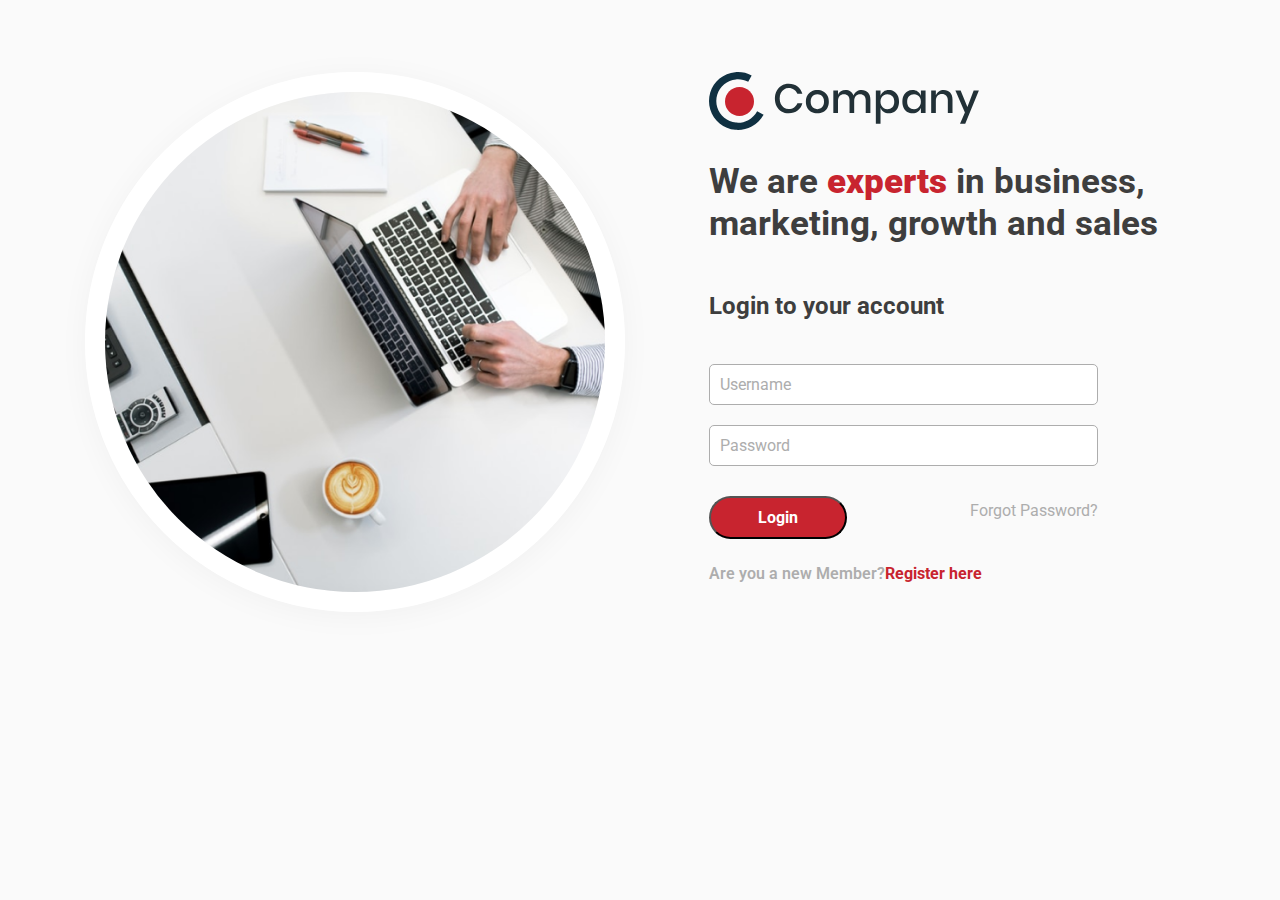
==== html/index.html @ a5d05479 "first commit" ====
<!DOCTYPE html>
<html lang="en">
<head>
    <meta charset="UTF-8">
    <meta name="viewport" content="width=device-width, initial-scale=1.0">
    <link href="/css/bootstrap.min.css" rel="stylesheet">
    <link href="/css/style.css" rel="stylesheet">
    <title>Document</title>
</head>
<body>
    <div class="container">
        <div class="row">
            <div class="col-lg-6 col-xl-6 first_col">
                <div class="hero-image">
                    <img id="hero_img" src="\images\hero-image.png" height="100%" width="100%" alt="img can't be loaded">
                </div>
            </div>
            <div class="col-lg-6 col-xl-6 second_col">
                <div class="right_container">
                    <div id="company_name">
                        <img src="\images\logo.svg">
                    </div>
                    <div id="heading">
                        We are <span id="experts">experts</span> in business, marketing, growth and sales
                    </div>
                    <div id="login">Login to your account</div>
                    <form>
                        <input type="textbox" id="username" placeholder="Username"/>
                        <input type="textbox" id="password" placeholder="Password"/>
                        <div id="submit_and_forgotpwd">
                            <input type="submit" id="submit" value="Login">
                            <div style="margin-top:3px; color:#ADADAD;">Forgot Password?</div>
                        </div>
                    </form>
                    <div id="new_member">Are you a new Member?<a style="color:#C8242F; font-weight:bold;"href="#">Register here</a></div>
                </div>
            </div>
        </div>

    </div>
</body>
</html>
---- css/style.css ----
/* @import url('https://fonts.googleapis.com/css2?family=Roboto:wght@300&display=swap');
@import url('https://fonts.googleapis.com/css2?family=Roboto:wght@300&display=swap'); */

@import url('https://fonts.googleapis.com/css2?family=Roboto:wght@300&display=swap');

html{
    margin:0px;
    padding:0px;
}

body{
    background-color:#FAFAFA;
    margin:0px;
    padding:0px;
}

.container
{
    margin-top:72px;
    margin-bottom:72px;
}
#hero_img
{
    overflow:wrap;
    border-radius:50%;
    border:20px solid #FFF;
    box-shadow:0px 4px 31px #0000000A;

}
.right_container
{
    font-family:'Roboto' ,sans-serif;
    display:flex;
    flex-direction:column;
    gap:20px;
    margin-left:10%;
}
#heading
{
    padding-top:2%;
    font-size:2.2em;
    font-weight:bold;
    line-height:normal;
    color:#3E3E3E;
}
#experts
{
    font-weight:bolder;
    color:#C8242F;
}
#login
{
    padding-top:5%;
    font-size: 1.5em;
    font-weight:700;
    color:#3E3E3E;
}
#username,#password
{
    height:20%;
    width:80%;
    padding:10px;
    margin-top:20px;
    border: 1px solid #ADADAD;
    border-radius: 5px;
}

::placeholder{
     color:#ADADAD; 
}

#submit
{
    height:43px;
    width:138px;
    background:#C8242F;
    color:white;
    font-weight: bold;
    border-radius:23px;
}

#submit_and_forgotpwd
{
    display:flex; 
    justify-content: space-between;
    margin-top:30px;
    padding-right:20%;
}
#new_member
{
    font-weight:580; 
    color:#ADADAD; 
    margin-top:3px;
}
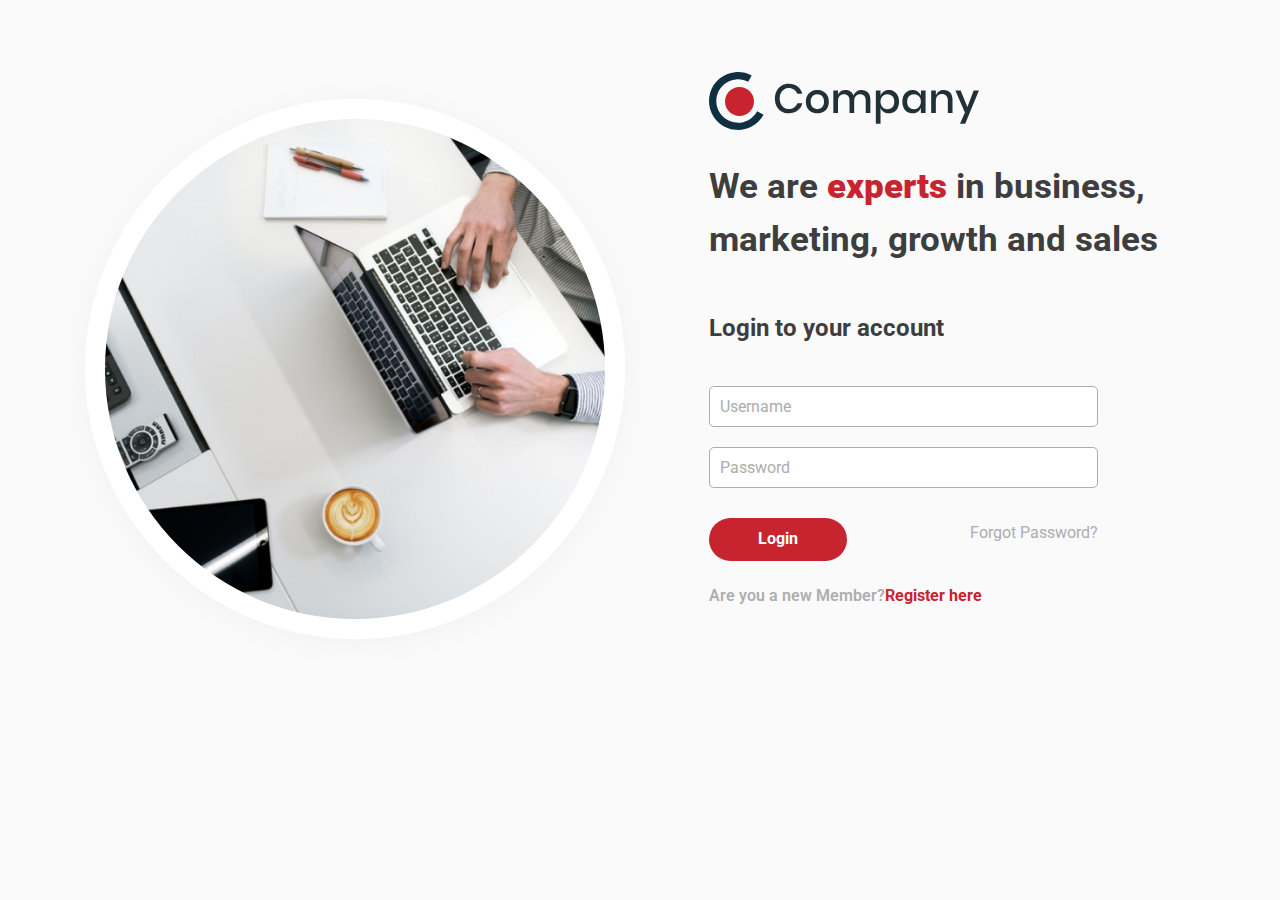
==== commit 7f41b297: "Created responsive dashboard and added navbar to innerpage" ====
--- a/html/index.html
+++ b/html/index.html
@@ -5,13 +5,13 @@
     <meta name="viewport" content="width=device-width, initial-scale=1.0">
     <link href="/css/bootstrap.min.css" rel="stylesheet">
     <link href="/css/style.css" rel="stylesheet">
-    <title>Document</title>
+    <title>Login Page</title>
 </head>
 <body>
     <div class="container">
         <div class="row">
             <div class="col-lg-6 col-xl-6 first_col">
-                <div class="hero-image">
+                <div class="hero-image" style="margin-top:5%;">
                     <img id="hero_img" src="\images\hero-image.png" height="100%" width="100%" alt="img can't be loaded">
                 </div>
             </div>
--- a/css/style.css
+++ b/css/style.css
@@ -21,7 +21,7 @@
 }
 #hero_img
 {
-    overflow:wrap;
+    object-fit:contain;
     border-radius:50%;
     border:20px solid #FFF;
     box-shadow:0px 4px 31px #0000000A;
@@ -40,7 +40,7 @@
     padding-top:2%;
     font-size:2.2em;
     font-weight:bold;
-    line-height:normal;
+    /* line-height:normal; */
     color:#3E3E3E;
 }
 #experts
@@ -48,6 +48,8 @@
     font-weight:bolder;
     color:#C8242F;
 }
+
+/* Below css is for "Login to your account" */
 #login
 {
     padding-top:5%;
@@ -77,8 +79,11 @@
     color:white;
     font-weight: bold;
     border-radius:23px;
-}
-
+    border:0px;
+    /* by default browser gives black border to button */
+}
+
+/* submit_and_forward div created for creating flex container of button and forgot pwd  */
 #submit_and_forgotpwd
 {
     display:flex; 
@@ -93,6 +98,253 @@
     margin-top:3px;
 }
 
-
-
-
+/* Dashboard design starts here------------------------------------------------------------------------------  */
+/* .navbar
+{
+    width:100%;
+    height:2.5em;
+    /* background-color:aqua; */
+    /* margin:0px;
+    padding:0px;
+    display:flex;
+    gap:0;
+    margin-top:20px; }*/
+
+
+.leftnav
+{
+    display:flex;
+    width:17%;
+    gap:20px;
+    padding:0;
+    margin:0;
+}
+
+@media screen and  (max-width:576px)
+{
+    .sidebar
+    {
+        display:none;
+    }    
+}
+
+.rightnav
+{
+    display:flex;
+    width:100%;
+    margin:0;
+    padding:0;
+    gap:5px;
+    align-items:center;
+}
+
+#search
+{
+    width:80%;
+    border:0px;
+}
+
+#search::placeholder
+{
+    color:black;
+    font-size:1em;
+    font-family:'Roboto',sans-serif;
+
+}
+
+#person_name
+{
+    font-family:'Roboto',sans-serif;
+    margin-top:10px;
+    padding:5px;
+    font-weight:bold;
+}
+
+/* bottom design  */
+.sidebar
+{
+    display:flex;
+    flex-direction:column;
+    gap:20px;
+    align-items:flex-start;
+    margin:0;
+    padding:0;
+    margin-top:30px;
+    padding-left:10px;
+}
+/* anchor tag in analysis need to be added with css  */
+h4{
+    margin-top:30px;
+    font-family:'Roboto',sans-serif;
+    font-weight:bolder;
+}
+
+.sidebar_item
+{
+    display:flex;
+    width:90%;
+    padding:10px;
+    margin-left:10px;
+}
+.sidebar_item_img
+{
+    height:25px;
+    width:25px;
+    margin-right:10px;
+}
+.sidebar_item_name
+{
+    font-family:'Roboto',sans-serif;
+    font-size:1.2em;
+    margin-left:5px;
+    font-weight:bold;
+}
+.active
+{
+    background-color:#FFF3F4;
+    color:#C8242F;
+    border-radius:10px;
+    margin-right:10px;
+}
+
+/* maincontent  */
+.maincontent
+{
+    background-color:#FAFAFA;
+    margin-top:20px;
+}
+.bottom
+{
+    margin:0;
+    padding:0;
+    margin-left:30px;
+    margin-right:30px;
+}
+
+.card_list
+{
+    display:flex;
+    justify-content:space-between;
+    flex-wrap:wrap;
+    margin:0px;
+    padding:0;
+    height:35%;
+    margin-top:2%;
+}
+.card{
+    /* to display both card text and img in flex horizontally  */
+    display:flex;
+    flex-direction:row;
+    justify-content:center;
+    align-items:center;
+    margin-top:10px;
+    margin-bottom:10px;
+    padding:35px;
+    border:0px;
+    gap:10px;
+    box-shadow:0px 4px 31px #0000000A;
+
+}
+.card_image
+{
+    height:40px;
+    width:40px;
+    margin-right:10px;
+}
+
+.card_text
+{
+
+    font-family:'Roboto',sans-serif;
+    flex-wrap:wrap;
+    display:flex;
+    flex-direction:column;
+    font-size:1.5em;
+    line-height: 1em;
+}
+.second_after_card
+{
+    display:flex;
+    flex-direction:row;
+    justify-content:space-between;
+}
+.graph
+{
+    background-color:#fff; 
+    font-family:'Roboto',sans-serif;
+    margin:0;
+    padding:0;
+    margin-top:50px;
+    height:100%;
+}
+
+.graph_heading
+{
+    display:flex;
+    flex-direction:row;
+    justify-content:space-between;
+}
+.sales_wmy
+{
+    display:flex;
+    flex-direction:row;
+    gap:20px;
+    color:#ADADAD;
+    font-size:0.8em;
+}
+.pie_chart_data
+{
+    display:flex;
+    flex-direction:column;
+    align-items:center;
+    justify-content:center;
+}
+.circle
+{
+    background-color:red;
+    border-radius:50%;
+    height:15px;
+    width:15px;
+    margin:0px;
+}
+/* table  */
+th
+{
+    font-family:'Roboto',sans-serif;
+    color:#ADADAD;
+}
+
+.paid 
+{
+    height:20px;
+    width:40px;
+    background-color:#EBFFEF;
+    color:#3CDD5F;
+}
+
+.pending
+{
+    height:10px;
+    width:30px;
+    color:#BABABA;
+    background-color:#F8F8F8;
+}
+
+
+.failed
+{
+    height:10px;
+    width:30px;
+    color:#FF4545;
+    background-color:#FFF5F5;
+}
+.bg_white
+{
+    background-color:white;
+}
+.last_row
+{
+    margin-top:30px;
+}
+
+
